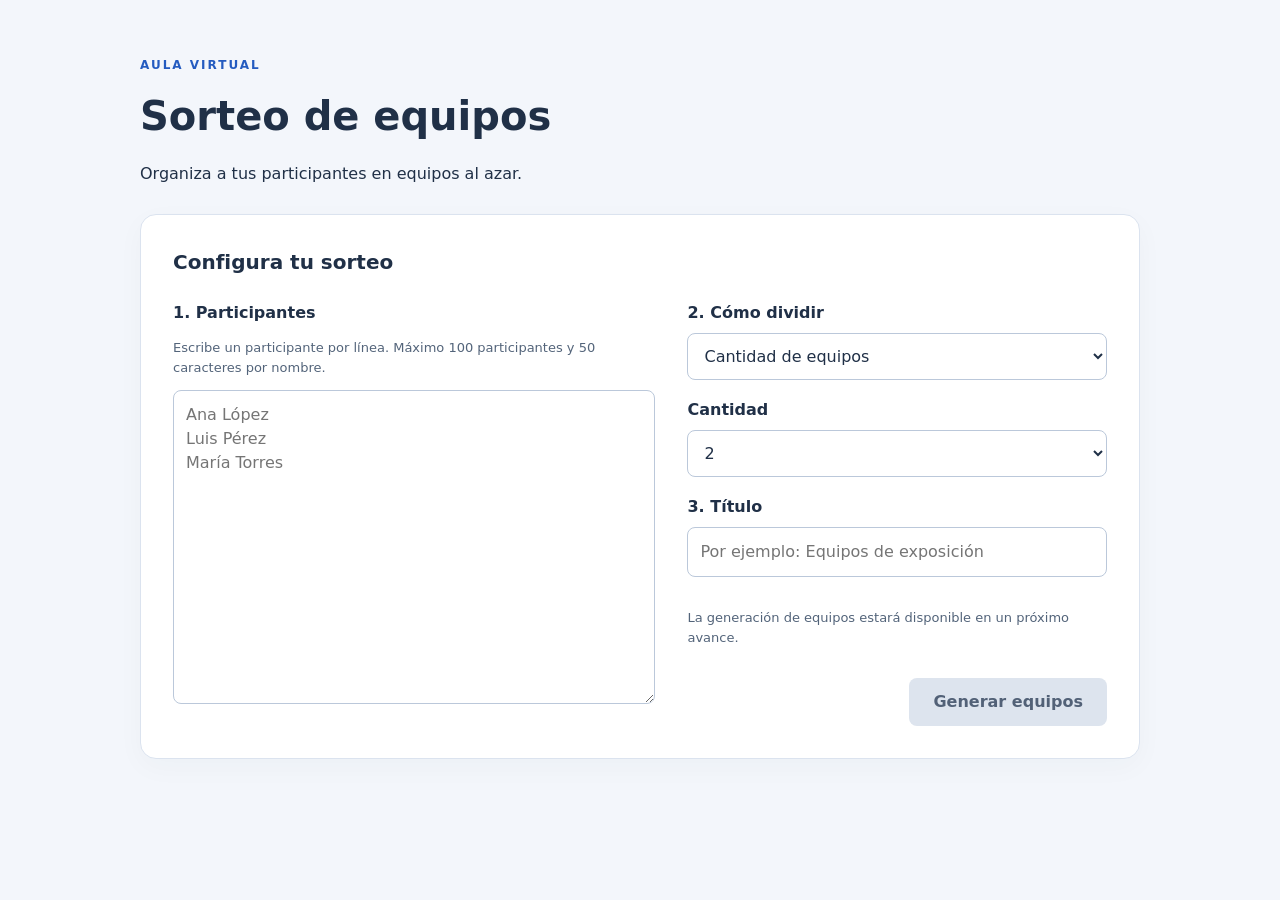
==== sorteo-equipos/index.html @ 3feca76a "Creo la estructura del sorteo" ====
<!DOCTYPE html>
<html lang="es">
<head>
  <meta charset="UTF-8">
  <meta name="viewport" content="width=device-width, initial-scale=1.0">
  <title>Sorteo de equipos | Aula virtual</title>
  <link rel="stylesheet" href="estilos.css">
</head>
<body class="sorteo-equipos">
  <main class="equipos-contenedor">
    <header class="equipos-encabezado">
      <p class="equipos-etiqueta">AULA VIRTUAL</p>
      <h1>Sorteo de equipos</h1>
      <p>Organiza a tus participantes en equipos al azar.</p>
    </header>

    <section class="equipos-panel" aria-labelledby="titulo-configuracion">
      <h2 id="titulo-configuracion">Configura tu sorteo</h2>
      <div class="equipos-campos">
        <div class="equipos-participantes">
          <label for="participantes">1. Participantes</label>
          <p id="ayuda-participantes" class="equipos-ayuda">Escribe un participante por línea. Máximo 100 participantes y 50 caracteres por nombre.</p>
          <textarea id="participantes" rows="12" aria-describedby="ayuda-participantes" placeholder="Ana López&#10;Luis Pérez&#10;María Torres"></textarea>
        </div>

        <div class="equipos-opciones">
          <div class="equipos-campo">
            <label for="modo-sorteo">2. Cómo dividir</label>
            <select id="modo-sorteo">
              <option value="cantidad-equipos">Cantidad de equipos</option>
              <option value="participantes-por-equipo">Participantes por equipo</option>
            </select>
          </div>
          <div class="equipos-campo">
            <label for="cantidad">Cantidad</label>
            <select id="cantidad">
              <option value="2">2</option>
            </select>
          </div>
          <div class="equipos-campo">
            <label for="titulo-equipos">3. Título</label>
            <input id="titulo-equipos" type="text" placeholder="Por ejemplo: Equipos de exposición">
          </div>
          <p class="equipos-aviso">La generación de equipos estará disponible en un próximo avance.</p>
          <button class="equipos-boton" type="button" disabled>Generar equipos</button>
        </div>
      </div>
    </section>
  </main>
</body>
</html>
---- sorteo-equipos/estilos.css ----
.sorteo-equipos {
  margin: 0;
  background: #f3f6fb;
  color: #203047;
  font-family: system-ui, sans-serif;
  line-height: 1.5;
}

.sorteo-equipos * {
  box-sizing: border-box;
}

.sorteo-equipos .equipos-contenedor {
  width: min(100% - 40px, 1000px);
  margin: 56px auto;
}

.sorteo-equipos .equipos-encabezado {
  margin-bottom: 28px;
}

.sorteo-equipos .equipos-etiqueta {
  color: #245bc0;
  font-size: 12px;
  font-weight: 700;
  letter-spacing: 2px;
}

.sorteo-equipos h1 {
  margin: 8px 0;
  font-size: clamp(28px, 5vw, 40px);
}

.sorteo-equipos .equipos-panel {
  padding: 32px;
  background: #fff;
  border: 1px solid #dbe3ef;
  border-radius: 16px;
  box-shadow: 0 8px 28px #20304708;
}

.sorteo-equipos h2 {
  margin: 0 0 24px;
  font-size: 20px;
}

.sorteo-equipos .equipos-campos {
  display: grid;
  grid-template-columns: 1.15fr 1fr;
  gap: 32px;
}

.sorteo-equipos label {
  display: block;
  margin-bottom: 8px;
  font-weight: 650;
}

.sorteo-equipos .equipos-ayuda,
.sorteo-equipos .equipos-aviso {
  color: #53647a;
  font-size: 13px;
}

.sorteo-equipos textarea,
.sorteo-equipos select,
.sorteo-equipos input {
  width: 100%;
  padding: 12px;
  border: 1px solid #bbc8da;
  border-radius: 8px;
  background: #fff;
  color: inherit;
  font: inherit;
}

.sorteo-equipos textarea {
  min-height: 270px;
  resize: vertical;
}

.sorteo-equipos :focus-visible {
  outline: 3px solid #245bc0;
  outline-offset: 3px;
}

.sorteo-equipos .equipos-opciones {
  display: flex;
  flex-direction: column;
  gap: 18px;
}

.sorteo-equipos .equipos-boton {
  align-self: flex-end;
  padding: 12px 24px;
  border: 0;
  border-radius: 8px;
  background: #245bc0;
  color: #fff;
  font: inherit;
  font-weight: 650;
}

.sorteo-equipos .equipos-boton:disabled {
  background: #dde4ee;
  color: #526177;
  cursor: not-allowed;
}

@media (max-width: 680px) {
  .sorteo-equipos .equipos-contenedor {
    margin: 28px auto;
  }

  .sorteo-equipos .equipos-panel {
    padding: 20px;
  }

  .sorteo-equipos .equipos-campos {
    grid-template-columns: 1fr;
    gap: 24px;
  }
}
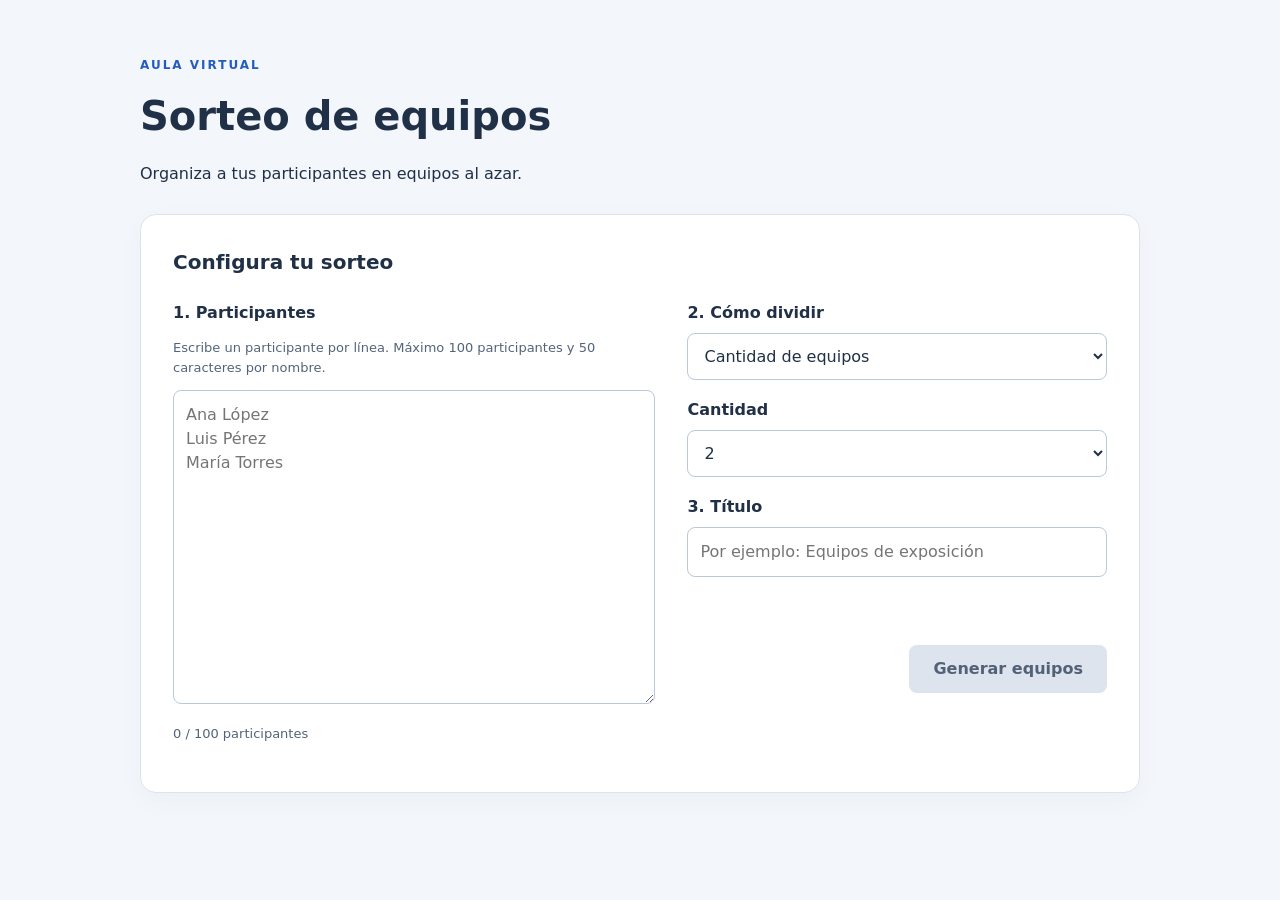
==== commit a653402e: "Agrego y guardo los participantes" ====
--- a/sorteo-equipos/index.html
+++ b/sorteo-equipos/index.html
@@ -5,6 +5,7 @@
   <meta name="viewport" content="width=device-width, initial-scale=1.0">
   <title>Sorteo de equipos | Aula virtual</title>
   <link rel="stylesheet" href="estilos.css">
+  <script src="sorteo.js" defer></script>
 </head>
 <body class="sorteo-equipos">
   <main class="equipos-contenedor">
@@ -21,6 +22,8 @@
           <label for="participantes">1. Participantes</label>
           <p id="ayuda-participantes" class="equipos-ayuda">Escribe un participante por línea. Máximo 100 participantes y 50 caracteres por nombre.</p>
           <textarea id="participantes" rows="12" aria-describedby="ayuda-participantes" placeholder="Ana López&#10;Luis Pérez&#10;María Torres"></textarea>
+          <p id="contador" class="equipos-ayuda"></p>
+          <p id="estado-datos" role="status"></p>
         </div>
 
         <div class="equipos-opciones">
@@ -41,7 +44,7 @@
             <label for="titulo-equipos">3. Título</label>
             <input id="titulo-equipos" type="text" placeholder="Por ejemplo: Equipos de exposición">
           </div>
-          <p class="equipos-aviso">La generación de equipos estará disponible en un próximo avance.</p>
+          <p id="error-participantes" role="alert"></p>
           <button class="equipos-boton" type="button" disabled>Generar equipos</button>
         </div>
       </div>
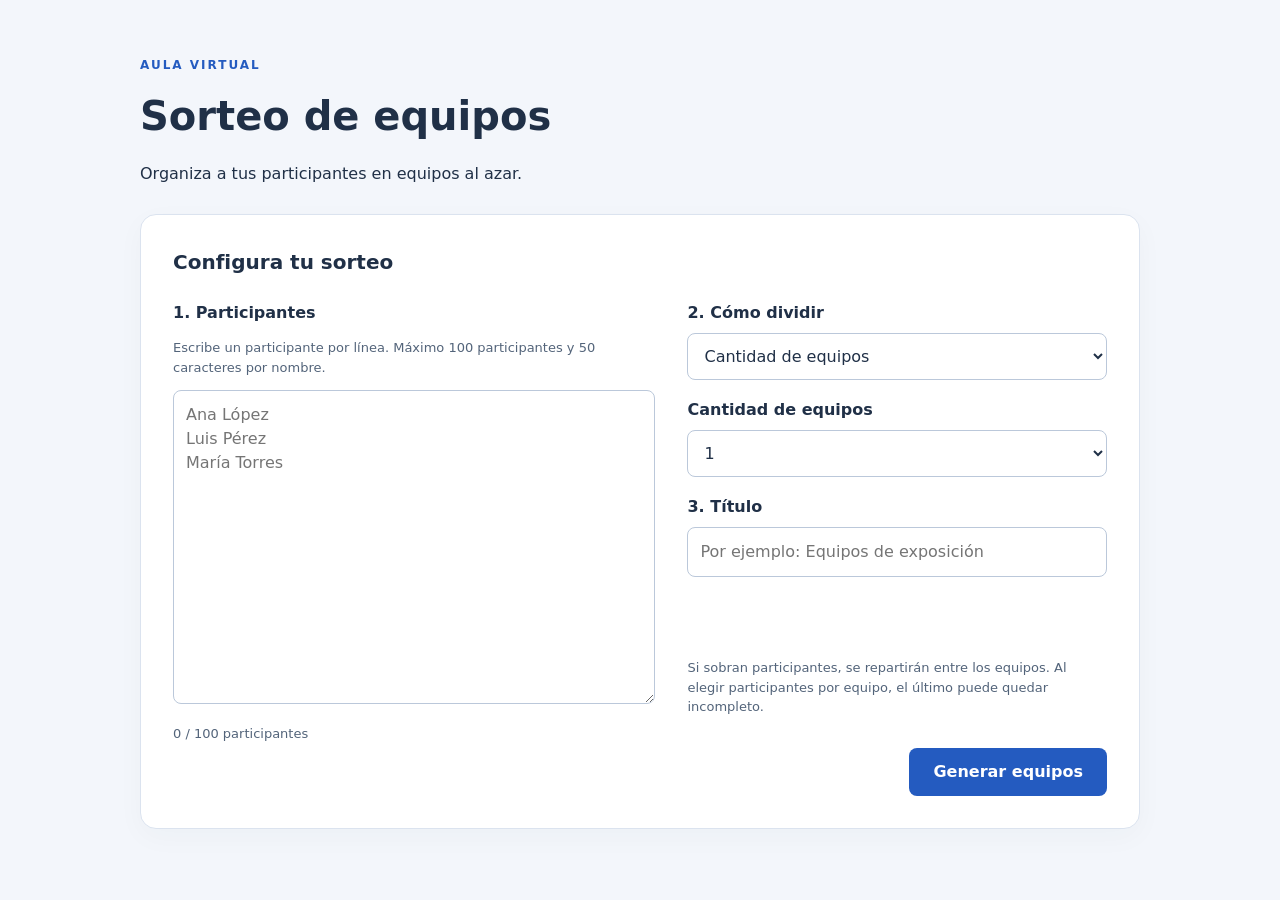
==== commit 2b6d83e2: "Configuro y genero los equipos" ====
--- a/sorteo-equipos/index.html
+++ b/sorteo-equipos/index.html
@@ -15,7 +15,7 @@
       <p>Organiza a tus participantes en equipos al azar.</p>
     </header>
 
-    <section class="equipos-panel" aria-labelledby="titulo-configuracion">
+    <section id="configuracion" class="equipos-panel" aria-labelledby="titulo-configuracion">
       <h2 id="titulo-configuracion">Configura tu sorteo</h2>
       <div class="equipos-campos">
         <div class="equipos-participantes">
@@ -35,19 +35,26 @@
             </select>
           </div>
           <div class="equipos-campo">
-            <label for="cantidad">Cantidad</label>
+            <label id="etiqueta-cantidad" for="cantidad">Cantidad de equipos</label>
             <select id="cantidad">
               <option value="2">2</option>
             </select>
           </div>
           <div class="equipos-campo">
             <label for="titulo-equipos">3. Título</label>
-            <input id="titulo-equipos" type="text" placeholder="Por ejemplo: Equipos de exposición">
+            <input id="titulo-equipos" type="text" maxlength="100" placeholder="Por ejemplo: Equipos de exposición">
           </div>
           <p id="error-participantes" role="alert"></p>
-          <button class="equipos-boton" type="button" disabled>Generar equipos</button>
+          <p class="equipos-ayuda">Si sobran participantes, se repartirán entre los equipos. Al elegir participantes por equipo, el último puede quedar incompleto.</p>
+          <button id="generar" class="equipos-boton" type="button">Generar equipos</button>
         </div>
       </div>
+    </section>
+    <section id="resultados" class="equipos-panel" aria-labelledby="titulo-resultado" hidden>
+      <button id="volver" class="equipos-volver" type="button">← Volver a la lista</button>
+      <h2 id="titulo-resultado" tabindex="-1"></h2>
+      <p id="estado-sorteo" role="status"></p>
+      <div id="lista-equipos" class="equipos-resultados"></div>
     </section>
   </main>
 </body>
--- a/sorteo-equipos/estilos.css
+++ b/sorteo-equipos/estilos.css
@@ -91,6 +91,7 @@
 }
 
 .sorteo-equipos .equipos-boton {
+  cursor: pointer;
   align-self: flex-end;
   padding: 12px 24px;
   border: 0;
@@ -100,6 +101,37 @@
   font: inherit;
   font-weight: 650;
 }
+
+.sorteo-equipos [hidden] { display: none !important; }
+.sorteo-equipos #error-participantes { color: #ac2430; }
+.sorteo-equipos #estado-datos { font-size: 13px; color: #53647a; }
+.sorteo-equipos .equipos-resultados {
+  display: grid;
+  grid-template-columns: repeat(auto-fit, minmax(min(100%, 240px), 1fr));
+  gap: 18px;
+  margin: 24px 0;
+}
+.sorteo-equipos .equipos-tarjeta {
+  border: 1px solid #bbc8da;
+  border-top: 4px solid #245bc0;
+  border-radius: 8px;
+  padding: 18px;
+  overflow-wrap: anywhere;
+}
+.sorteo-equipos .equipos-tarjeta h3 { margin: 0 0 12px; }
+.sorteo-equipos .equipos-tarjeta ol { padding-left: 24px; margin: 0; }
+.sorteo-equipos .equipos-tarjeta li { padding: 5px 0; }
+.sorteo-equipos .equipos-volver {
+  border: 0;
+  background: transparent;
+  color: #245bc0;
+  font: inherit;
+  cursor: pointer;
+  padding: 0;
+  margin-bottom: 24px;
+}
+.sorteo-equipos #titulo-resultado { overflow-wrap: anywhere; }
+.sorteo-equipos .equipos-acciones { display: flex; flex-wrap: wrap; gap: 12px; }
 
 .sorteo-equipos .equipos-boton:disabled {
   background: #dde4ee;
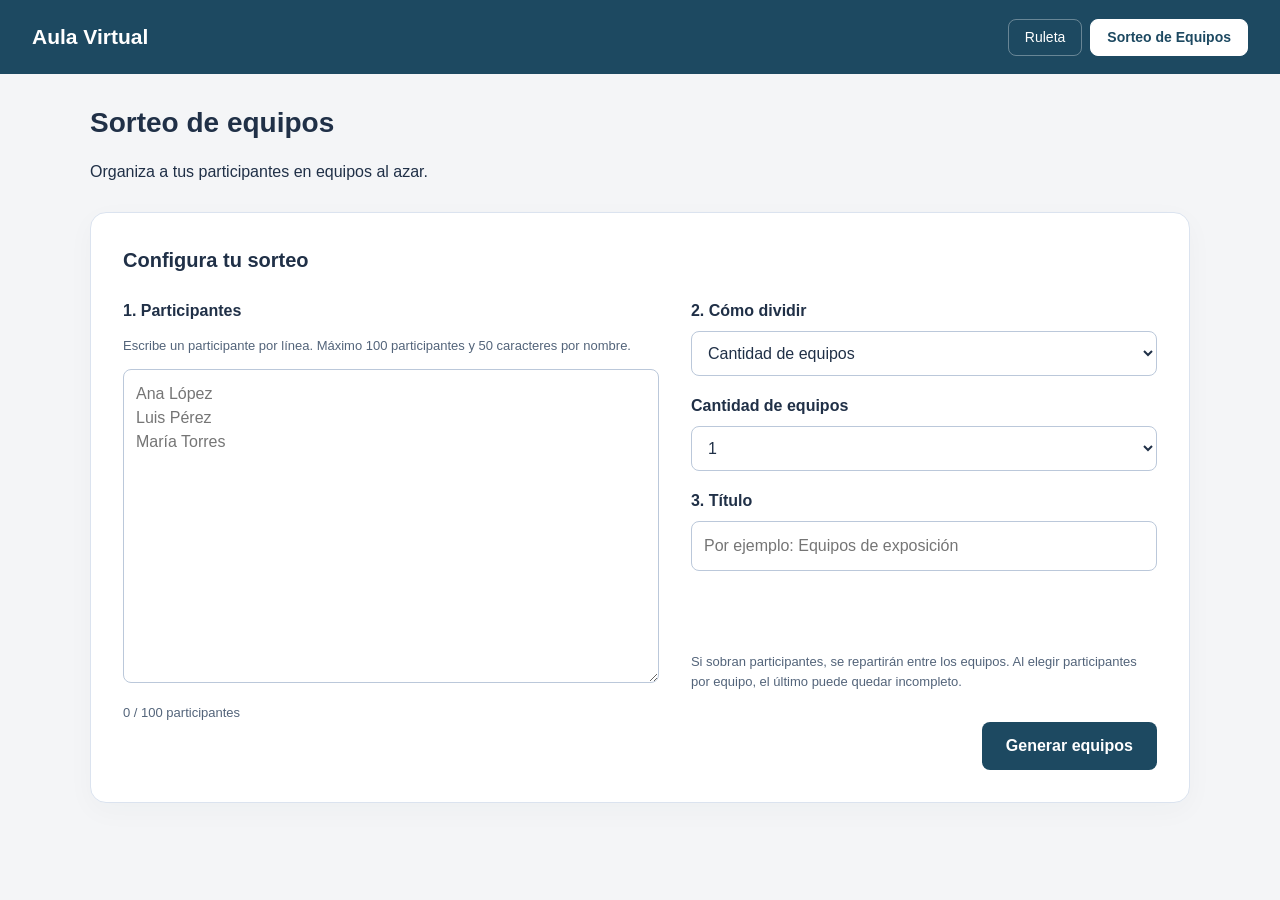
==== commit 79e5c2ee: "Unifico la navegación del aula" ====
--- a/sorteo-equipos/index.html
+++ b/sorteo-equipos/index.html
@@ -5,12 +5,19 @@
   <meta name="viewport" content="width=device-width, initial-scale=1.0">
   <title>Sorteo de equipos | Aula virtual</title>
   <link rel="stylesheet" href="estilos.css">
+  <link rel="stylesheet" href="../compartido/aula.css">
   <script src="sorteo.js" defer></script>
 </head>
 <body class="sorteo-equipos">
+    <header class="aula-cabecera">
+      <a class="aula-marca" href="../index.html">Aula Virtual</a>
+      <nav class="aula-navegacion" aria-label="Herramientas del aula">
+        <a href="../ruleta/index.html">Ruleta</a>
+        <a href="../sorteo-equipos/index.html" aria-current="page">Sorteo de Equipos</a>
+      </nav>
+    </header>
   <main class="equipos-contenedor">
     <header class="equipos-encabezado">
-      <p class="equipos-etiqueta">AULA VIRTUAL</p>
       <h1>Sorteo de equipos</h1>
       <p>Organiza a tus participantes en equipos al azar.</p>
     </header>
@@ -55,6 +62,16 @@
       <h2 id="titulo-resultado" tabindex="-1"></h2>
       <p id="estado-sorteo" role="status"></p>
       <div id="lista-equipos" class="equipos-resultados"></div>
+      <div class="equipos-acciones">
+        <button id="descargar" class="equipos-boton" type="button" disabled>Descargar JPG</button>
+        <button id="copiar" class="equipos-boton" type="button" disabled>Copiar equipos</button>
+        <button id="copiar-columnas" class="equipos-boton" type="button" disabled>Copiar en columnas</button>
+      </div>
+      <p id="estado-exportacion" role="status"></p>
+      <div id="copia-manual" hidden>
+        <label for="texto-copia">Selecciona y copia el resultado con Ctrl+C</label>
+        <textarea id="texto-copia" readonly rows="8"></textarea>
+      </div>
     </section>
   </main>
 </body>
--- a/compartido/aula.css
+++ b/compartido/aula.css
@@ -0,0 +1,112 @@
+:root {
+  --aula-azul: #1d4961;
+  --aula-fondo: #f4f5f7;
+  --aula-texto: #203047;
+}
+
+body,
+body.sorteo-equipos {
+  margin: 0;
+  padding: 0;
+  min-height: 100vh;
+  background: var(--aula-fondo);
+  color: var(--aula-texto);
+  font-family: "Segoe UI", Arial, sans-serif;
+  line-height: 1.5;
+}
+
+.aula-cabecera {
+  box-sizing: border-box;
+  display: flex;
+  justify-content: space-between;
+  align-items: center;
+  flex-wrap: wrap;
+  gap: 16px;
+  min-height: 74px;
+  padding: 16px 32px;
+  background: var(--aula-azul);
+  color: #fff;
+}
+
+.aula-cabecera .aula-marca {
+  color: inherit;
+  text-decoration: none;
+  font-size: 21px;
+  font-weight: 700;
+}
+
+.aula-navegacion {
+  display: flex;
+  flex-wrap: wrap;
+  gap: 8px;
+}
+
+.aula-navegacion a {
+  padding: 7px 16px;
+  border: 1px solid #ffffff55;
+  border-radius: 8px;
+  color: #fff;
+  text-decoration: none;
+  font-size: 14px;
+}
+
+.aula-navegacion a:hover {
+  background: #ffffff18;
+}
+
+.aula-navegacion a[aria-current="page"] {
+  background: #fff;
+  border-color: #fff;
+  color: var(--aula-azul);
+  font-weight: 700;
+}
+
+.aula-cabecera a:focus-visible {
+  outline: 3px solid #fff;
+  outline-offset: 4px;
+}
+
+.aula-inicio,
+.pagina-ruleta .contenedor-principal,
+.sorteo-equipos .equipos-contenedor {
+  width: min(1100px, calc(100% - 40px));
+  margin: 28px auto 48px;
+}
+
+.pagina-ruleta {
+  --color-acento: var(--aula-azul);
+  --color-panel: #fff;
+}
+
+.pagina-ruleta .aula-titulo {
+  flex-basis: 100%;
+  margin: 0;
+  font-size: 28px;
+}
+
+.pagina-ruleta .panel-lateral {
+  flex: 1;
+  min-width: min(100%, 280px);
+}
+
+.pagina-ruleta .valor-respuesta {
+  overflow-wrap: anywhere;
+  min-width: 0;
+}
+
+.pagina-ruleta .caja-respuesta { gap: 16px; }
+.pagina-ruleta .contenedor-principal:fullscreen { overflow: auto; }
+
+.sorteo-equipos h1 { font-size: 28px; }
+.sorteo-equipos .equipos-encabezado p { margin-bottom: 0; }
+.sorteo-equipos .equipos-boton { background: var(--aula-azul); }
+.sorteo-equipos .equipos-tarjeta { border-top-color: var(--aula-azul); }
+.sorteo-equipos .equipos-volver { color: var(--aula-azul); }
+
+@media (max-width: 620px) {
+  .aula-cabecera { padding: 16px 20px; }
+  .aula-navegacion { width: 100%; }
+  .aula-navegacion a { text-align: center; flex: 1; }
+  .pagina-ruleta .panel-ruleta { padding: 16px; }
+  .sorteo-equipos .equipos-acciones .equipos-boton { width: 100%; }
+}
